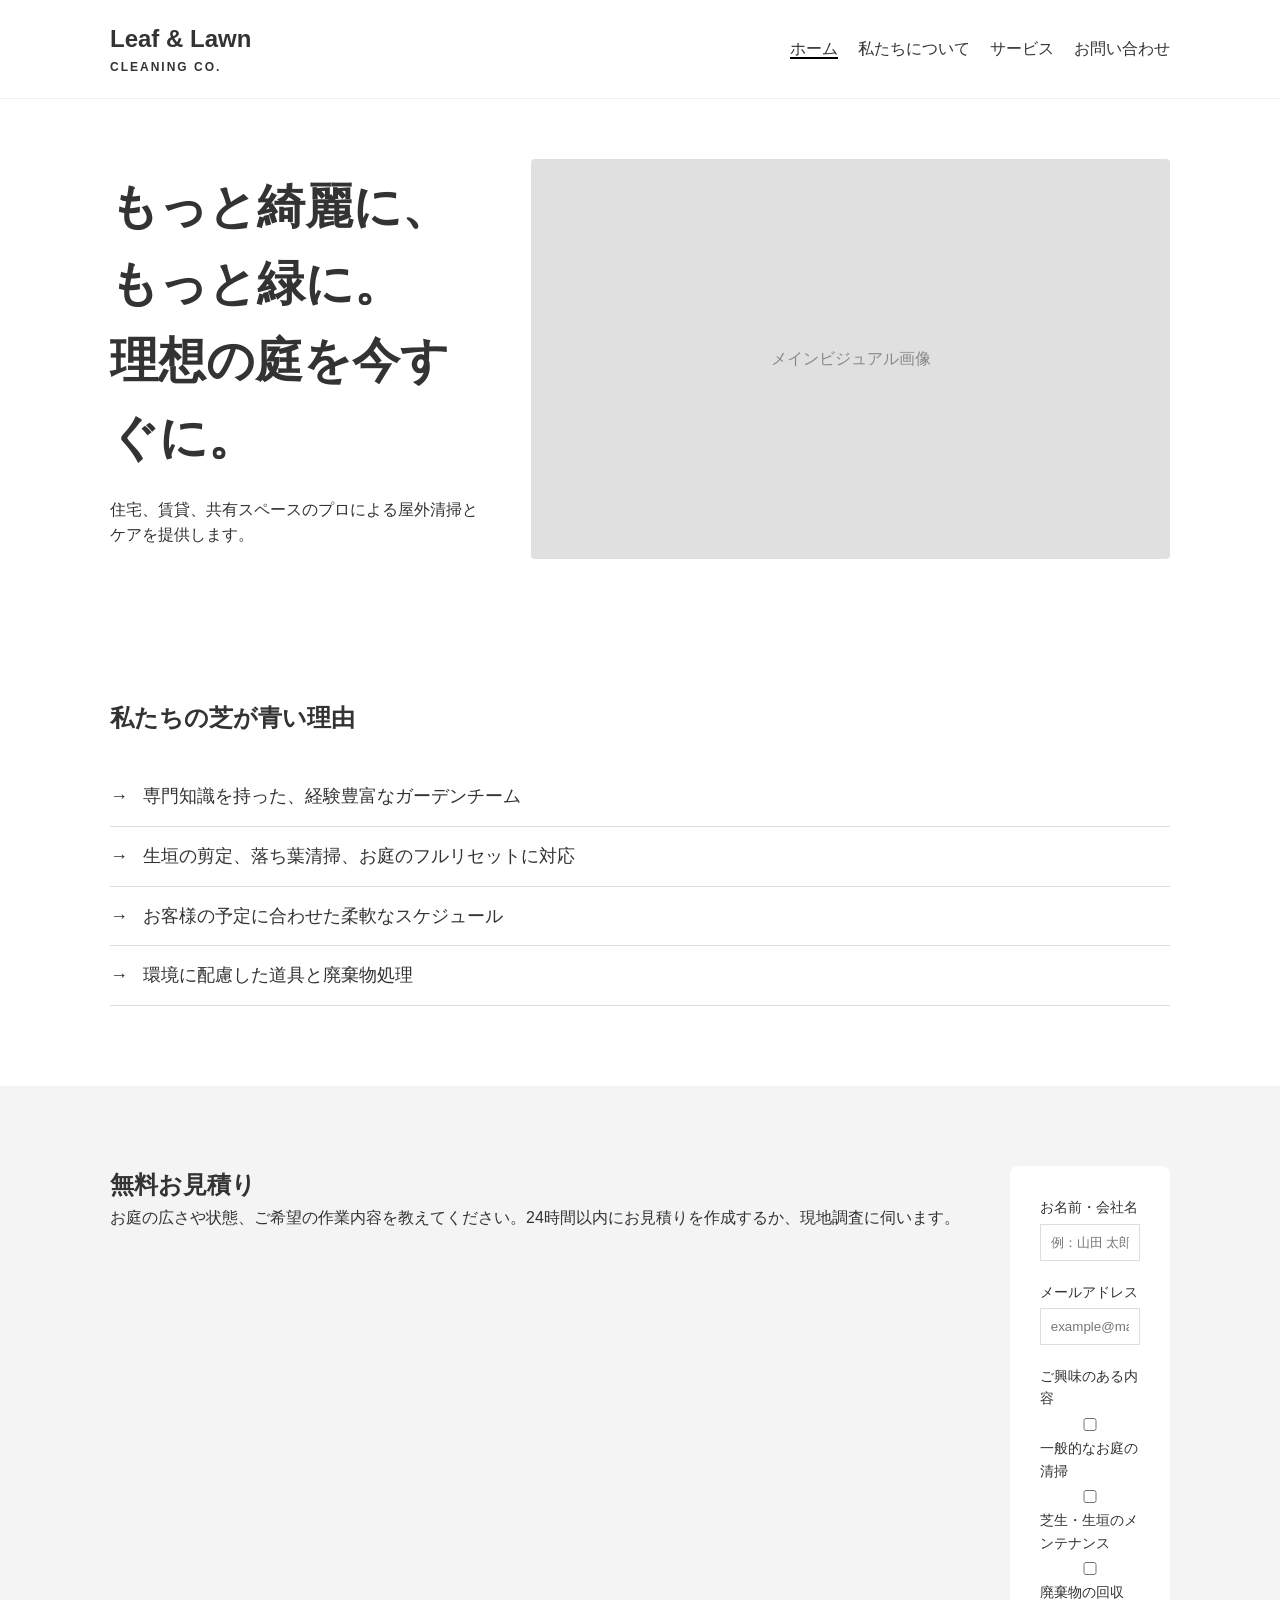
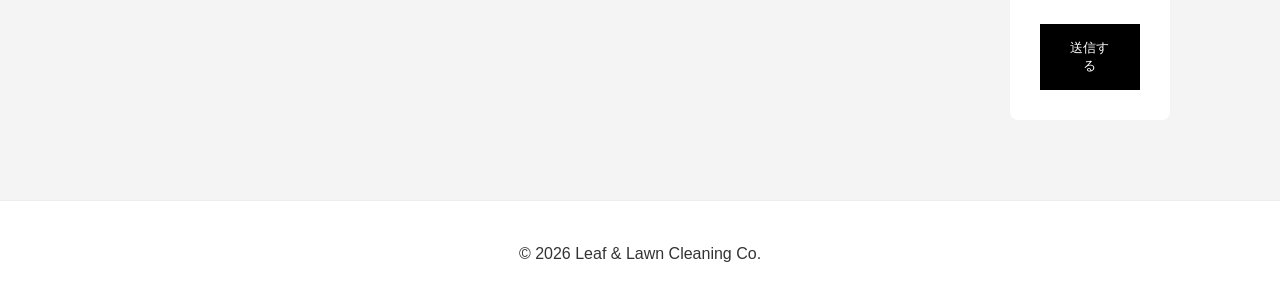
==== index.html @ e978f229 "css適用" ====
<!DOCTYPE html>
<html lang="ja">
<head>
    <meta charset="UTF-8">
    <meta name="viewport" content="width=device-width, initial-scale=1.0">
    <title>Leaf & Lawn | ホーム</title>
    <link rel="stylesheet" href="css/style.css">
</head>
<body>

    <header>
        <div class="container header-inner">
            <div class="logo">Leaf & Lawn <span>CLEANING CO.</span></div>
            <nav>
                <ul>
                    <li><a href="index.html" class="active">ホーム</a></li>
                    <li><a href="about.html">私たちについて</a></li>
                    <li><a href="works.html">サービス</a></li>
                    <li><a href="contact.html">お問い合わせ</a></li>
                </ul>
            </nav>
        </div>
    </header>

    <section class="hero">
        <div class="container hero-grid">
            <div class="hero-text">
                <h1>もっと綺麗に、もっと緑に。<br>理想の庭を今すぐに。</h1>
                <p>住宅、賃貸、共有スペースのプロによる屋外清掃とケアを提供します。</p>
            </div>
            <div class="image-placeholder hero-img">メインビジュアル画像</div>
        </div>
    </section>

    <section class="features section-padding">
        <div class="container">
            <h2>私たちの芝が青い理由</h2>
            <ul class="feature-list">
                <li>専門知識を持った、経験豊富なガーデンチーム</li>
                <li>生垣の剪定、落ち葉清掃、お庭のフルリセットに対応</li>
                <li>お客様の予定に合わせた柔軟なスケジュール</li>
                <li>環境に配慮した道具と廃棄物処理</li>
            </ul>
        </div>
    </section>

    <section class="quote-section section-padding bg-light">
        <div class="container quote-grid">
            <div class="quote-info">
                <h2>無料お見積り</h2>
                <p>お庭の広さや状態、ご希望の作業内容を教えてください。24時間以内にお見積りを作成するか、現地調査に伺います。</p>
            </div>
            <div class="quote-form">
                <form>
                    <div class="form-group">
                        <label>お名前・会社名</label>
                        <input type="text" placeholder="例：山田 太郎">
                    </div>
                    <div class="form-group">
                        <label>メールアドレス</label>
                        <input type="email" placeholder="example@mail.com">
                    </div>
                    <div class="form-group">
                        <label>ご興味のある内容</label>
                        <div class="checkbox-group">
                            <label><input type="checkbox"> 一般的なお庭の清掃</label>
                            <label><input type="checkbox"> 芝生・生垣のメンテナンス</label>
                            <label><input type="checkbox"> 廃棄物の回収</label>
                        </div>
                    </div>
                    <button type="submit" class="btn-black">送信する</button>
                </form>
            </div>
        </div>
    </section>

    <footer>
        <p>&copy; 2026 Leaf & Lawn Cleaning Co.</p>
    </footer>

</body>
</html>
---- css/style.css ----
/* --- 基本設定 --- */
* {
    margin: 0;
    padding: 0;
    box-sizing: border-box;
}

body {
    font-family: "Helvetica Neue", Arial, "Hiragino Kaku Gothic ProN", "Hiragino Sans", Meiryo, sans-serif;
    line-height: 1.6;
    color: #333;
    background-color: #fff;
}

.container {
    max-width: 1100px;
    margin: 0 auto;
    padding: 0 20px;
}

.section-padding {
    padding: 80px 0;
}

.bg-light {
    background-color: #f4f4f4;
}

/* --- ヘッダー --- */
header {
    border-bottom: 1px solid #eee;
    padding: 20px 0;
}

.header-inner {
    display: flex;
    justify-content: space-between;
    align-items: center;
}

.logo {
    font-size: 24px;
    font-weight: bold;
}

.logo span {
    font-size: 12px;
    display: block;
    letter-spacing: 2px;
}

nav ul {
    display: flex;
    list-style: none;
}

nav ul li {
    margin-left: 20px;
}

nav ul li a {
    text-decoration: none;
    color: #333;
    font-weight: 500;
}

nav ul li a.active {
    border-bottom: 2px solid #000;
}

/* --- メインビジュアル --- */
.hero {
    padding: 60px 0;
}

.hero-grid {
    display: flex;
    align-items: center;
    gap: 40px;
}

.hero-text h1 {
    font-size: 48px;
    margin-bottom: 20px;
}

/* --- 画像プレースホルダー --- */
.image-placeholder {
    background-color: #e0e0e0;
    color: #888;
    display: flex;
    align-items: center;
    justify-content: center;
    border-radius: 4px;
}

.hero-img { width: 100%; height: 400px; }
.wide-img { width: 100%; height: 300px; margin: 20px 0; }
.card-img { width: 100%; height: 200px; margin: 15px 0; }

/* --- リスト・カード --- */
.feature-list {
    list-style: none;
    margin-top: 30px;
}

.feature-list li {
    padding: 15px 0;
    border-bottom: 1px solid #ddd;
    font-size: 18px;
}

.feature-list li::before {
    content: "→";
    margin-right: 15px;
}

.service-grid {
    display: grid;
    grid-template-columns: repeat(auto-fit, minmax(240px, 1fr));
    gap: 30px;
}

.service-card h3 {
    border-bottom: 1px solid #333;
    padding-bottom: 10px;
}

/* --- フォーム --- */
.quote-grid {
    display: flex;
    gap: 50px;
}

.quote-form {
    background: #fff;
    padding: 30px;
    border-radius: 8px;
    flex: 1;
}

.form-group {
    margin-bottom: 20px;
}

.form-group label {
    display: block;
    margin-bottom: 5px;
    font-size: 14px;
}

.form-group input {
    width: 100%;
    padding: 10px;
    border: 1px solid #ddd;
}

.btn-black {
    background: #000;
    color: #fff;
    border: none;
    padding: 15px 30px;
    width: 100%;
    cursor: pointer;
}

/* --- フッター --- */
footer {
    text-align: center;
    padding: 40px 0;
    background: #fff;
    border-top: 1px solid #eee;
}

/* --- レスポンシブ対応 (スマホ用) --- */
@media (max-width: 768px) {
    .hero-grid, .quote-grid {
        flex-direction: column;
    }
    .header-inner {
        flex-direction: column;
    }
    nav ul {
        margin-top: 20px;
    }
}
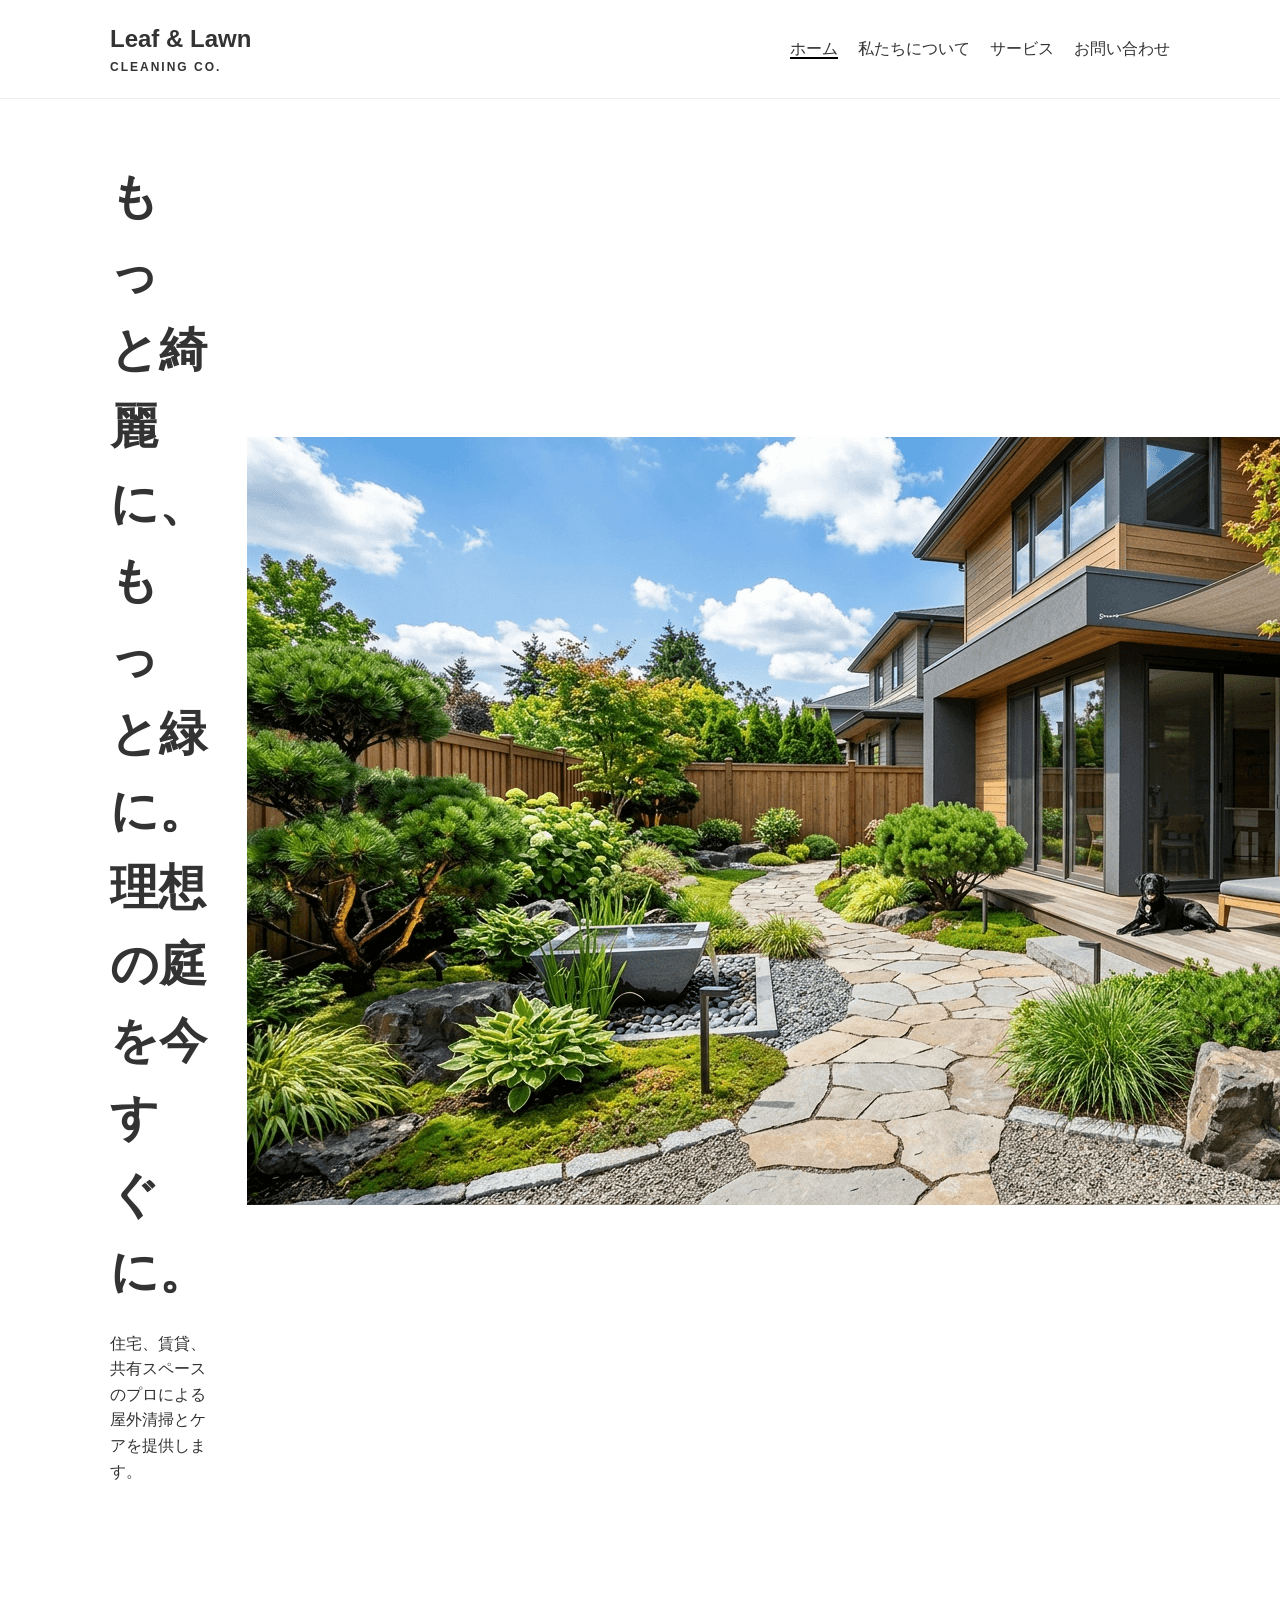
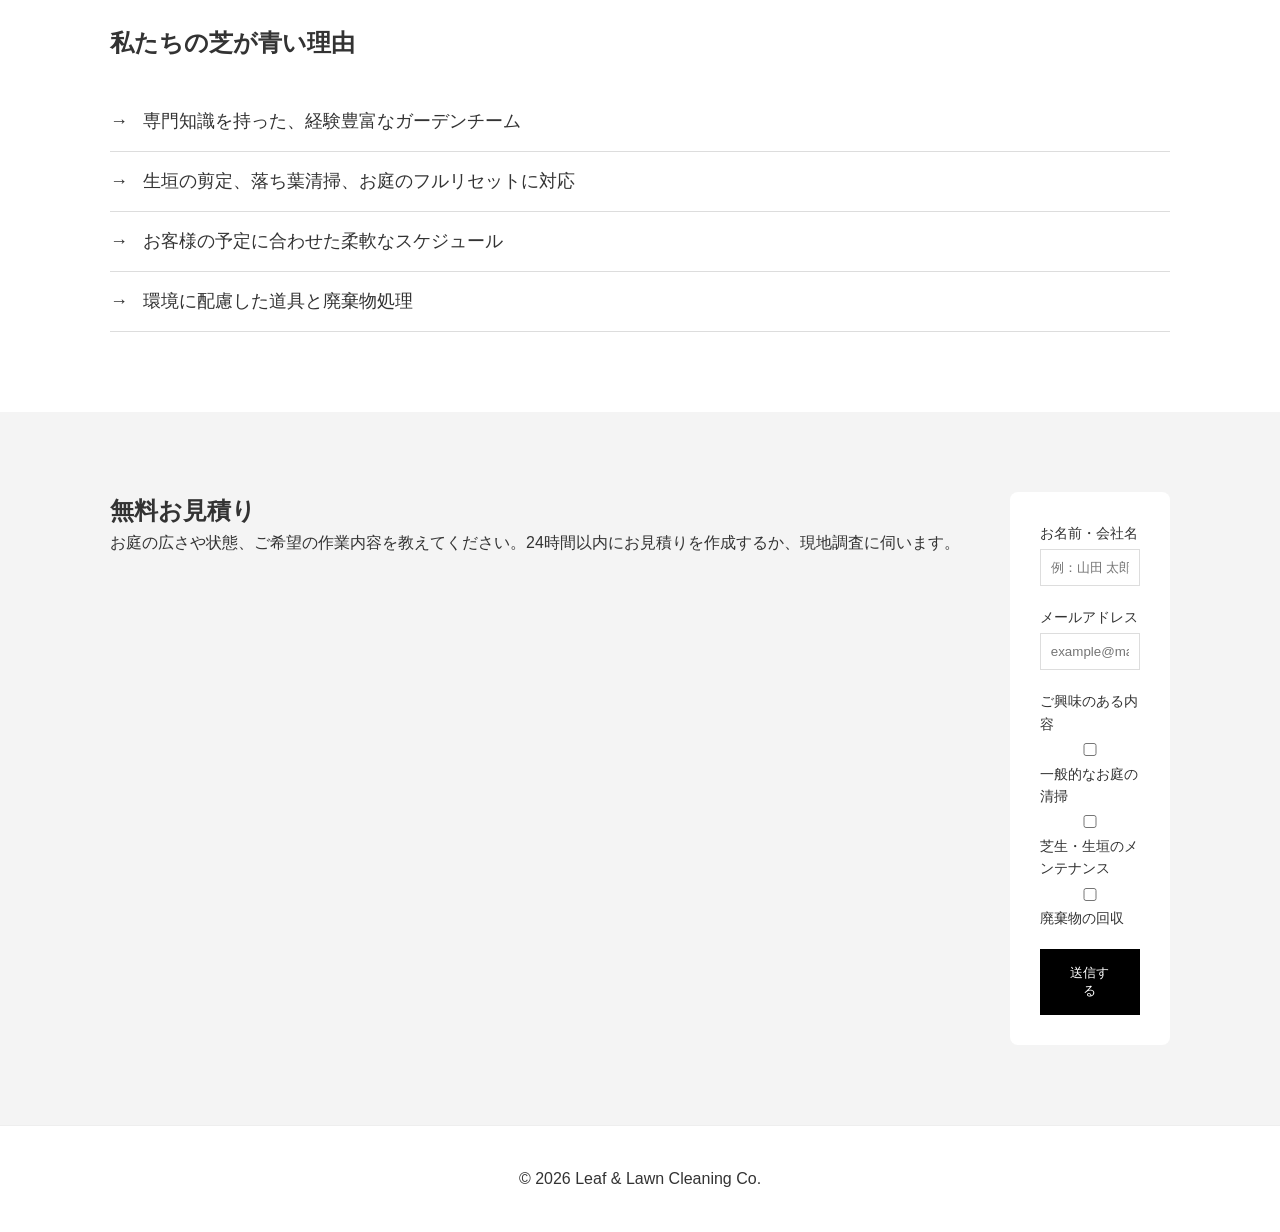
==== commit c84471f7: "画像挿入" ====
--- a/index.html
+++ b/index.html
@@ -28,7 +28,7 @@
                 <h1>もっと綺麗に、もっと緑に。<br>理想の庭を今すぐに。</h1>
                 <p>住宅、賃貸、共有スペースのプロによる屋外清掃とケアを提供します。</p>
             </div>
-            <div class="image-placeholder hero-img">メインビジュアル画像</div>
+            <img src="img/garden_01.png" alt="">
         </div>
     </section>
 
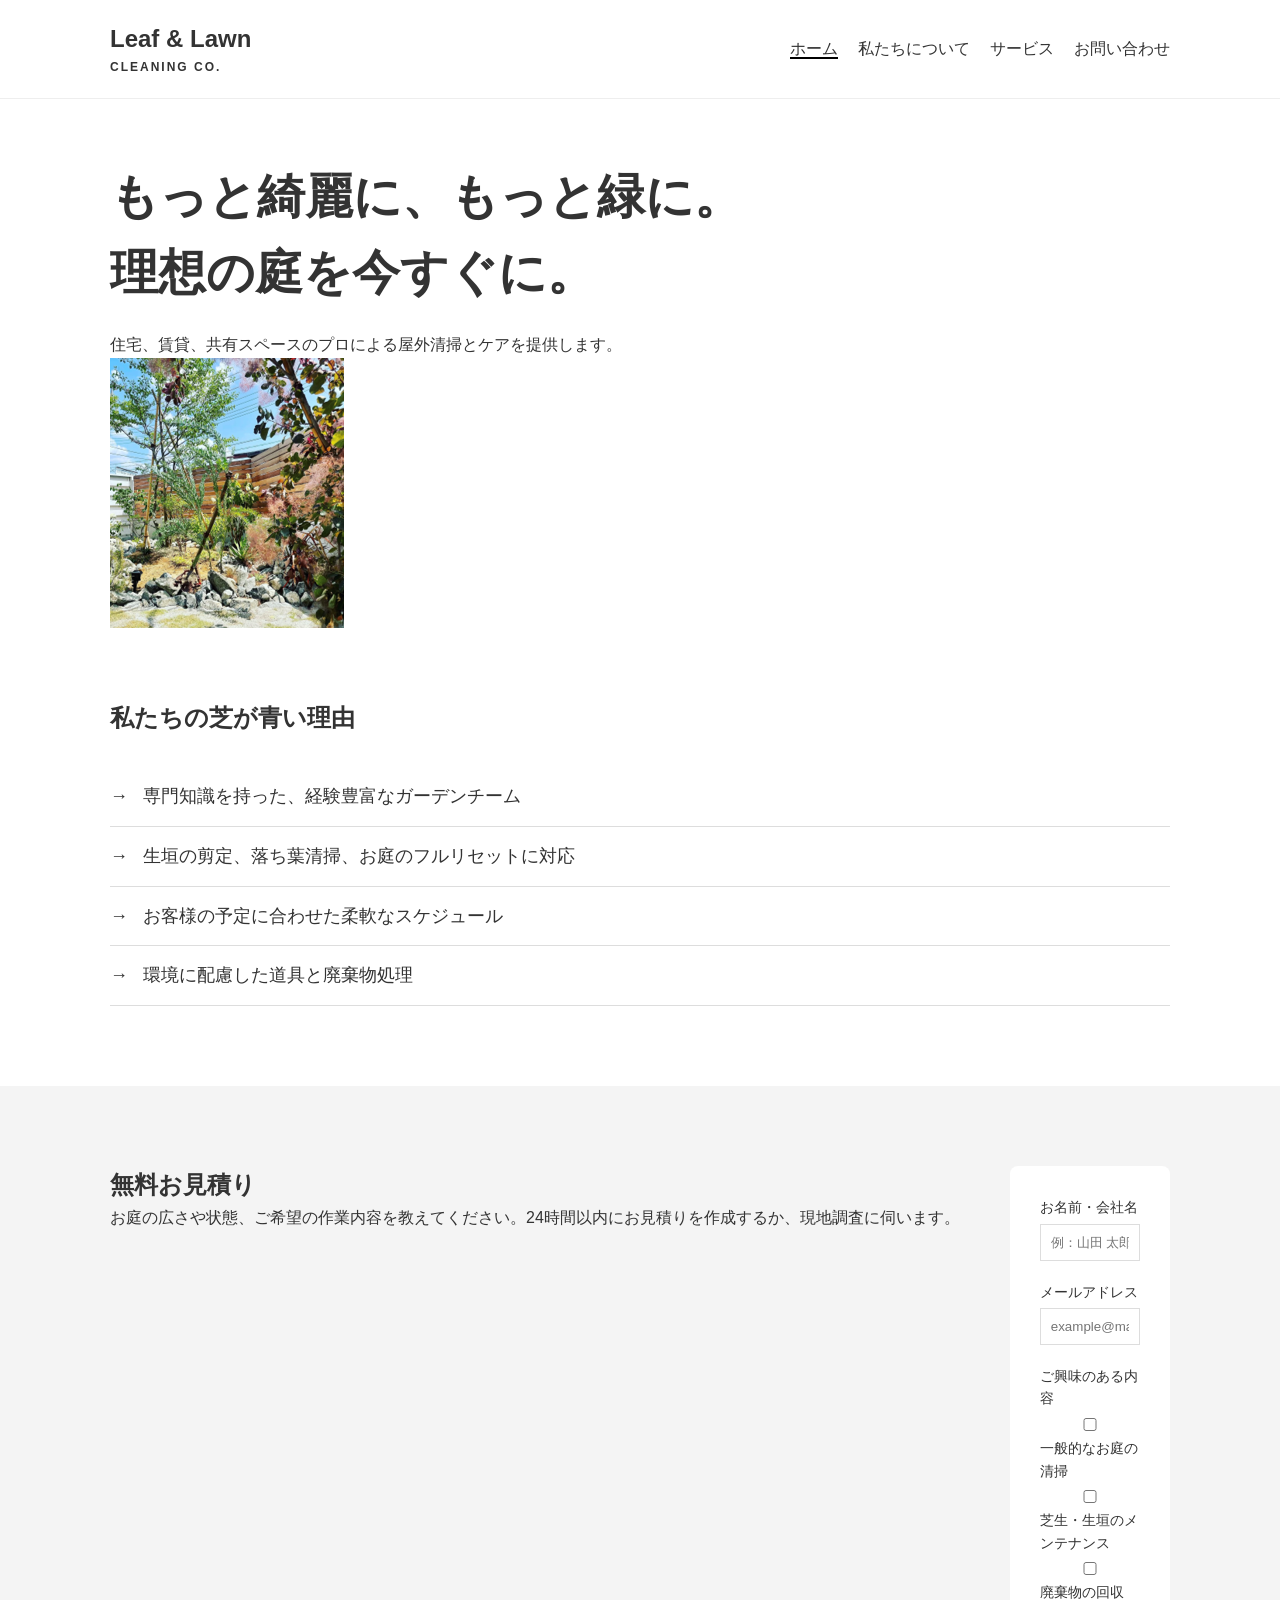
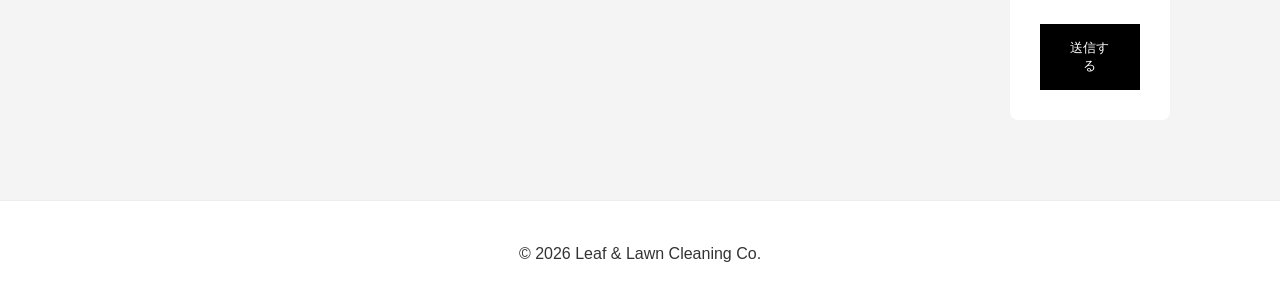
==== commit 8c11bc35: "画像追加" ====
--- a/index.html
+++ b/index.html
@@ -28,7 +28,7 @@
                 <h1>もっと綺麗に、もっと緑に。<br>理想の庭を今すぐに。</h1>
                 <p>住宅、賃貸、共有スペースのプロによる屋外清掃とケアを提供します。</p>
             </div>
-            <img src="img/garden_01.png" alt="">
+            <img src="img/00_img.png" alt="">
         </div>
     </section>
 
--- a/css/style.css
+++ b/css/style.css
@@ -74,10 +74,20 @@
 }
 
 .hero-grid {
+    width: 100%;
+    height: 400px;
+    object-fit: cover; /* 画像をアスペクト比を保ちつつ、枠に合わせてクロップして表示します */
+    border-radius: 4px; /* 角を丸くする設定は残します */
+}
+    /*---
+    .hero-gridのもともとの設定↓ 
+    
     display: flex;
     align-items: center;
     gap: 40px;
-}
+    
+    ---*/
+
 
 .hero-text h1 {
     font-size: 48px;
@@ -93,8 +103,12 @@
     justify-content: center;
     border-radius: 4px;
 }
-
-.hero-img { width: 100%; height: 400px; }
+.hero-img {
+    width: 100%;
+    height: 400px;
+    object-fit: cover; /* 画像をアスペクト比を保ちつつ、枠に合わせてクロップして表示します */
+    border-radius: 4px; /* 角を丸くする設定は残します */
+}
 .wide-img { width: 100%; height: 300px; margin: 20px 0; }
 .card-img { width: 100%; height: 200px; margin: 15px 0; }
 
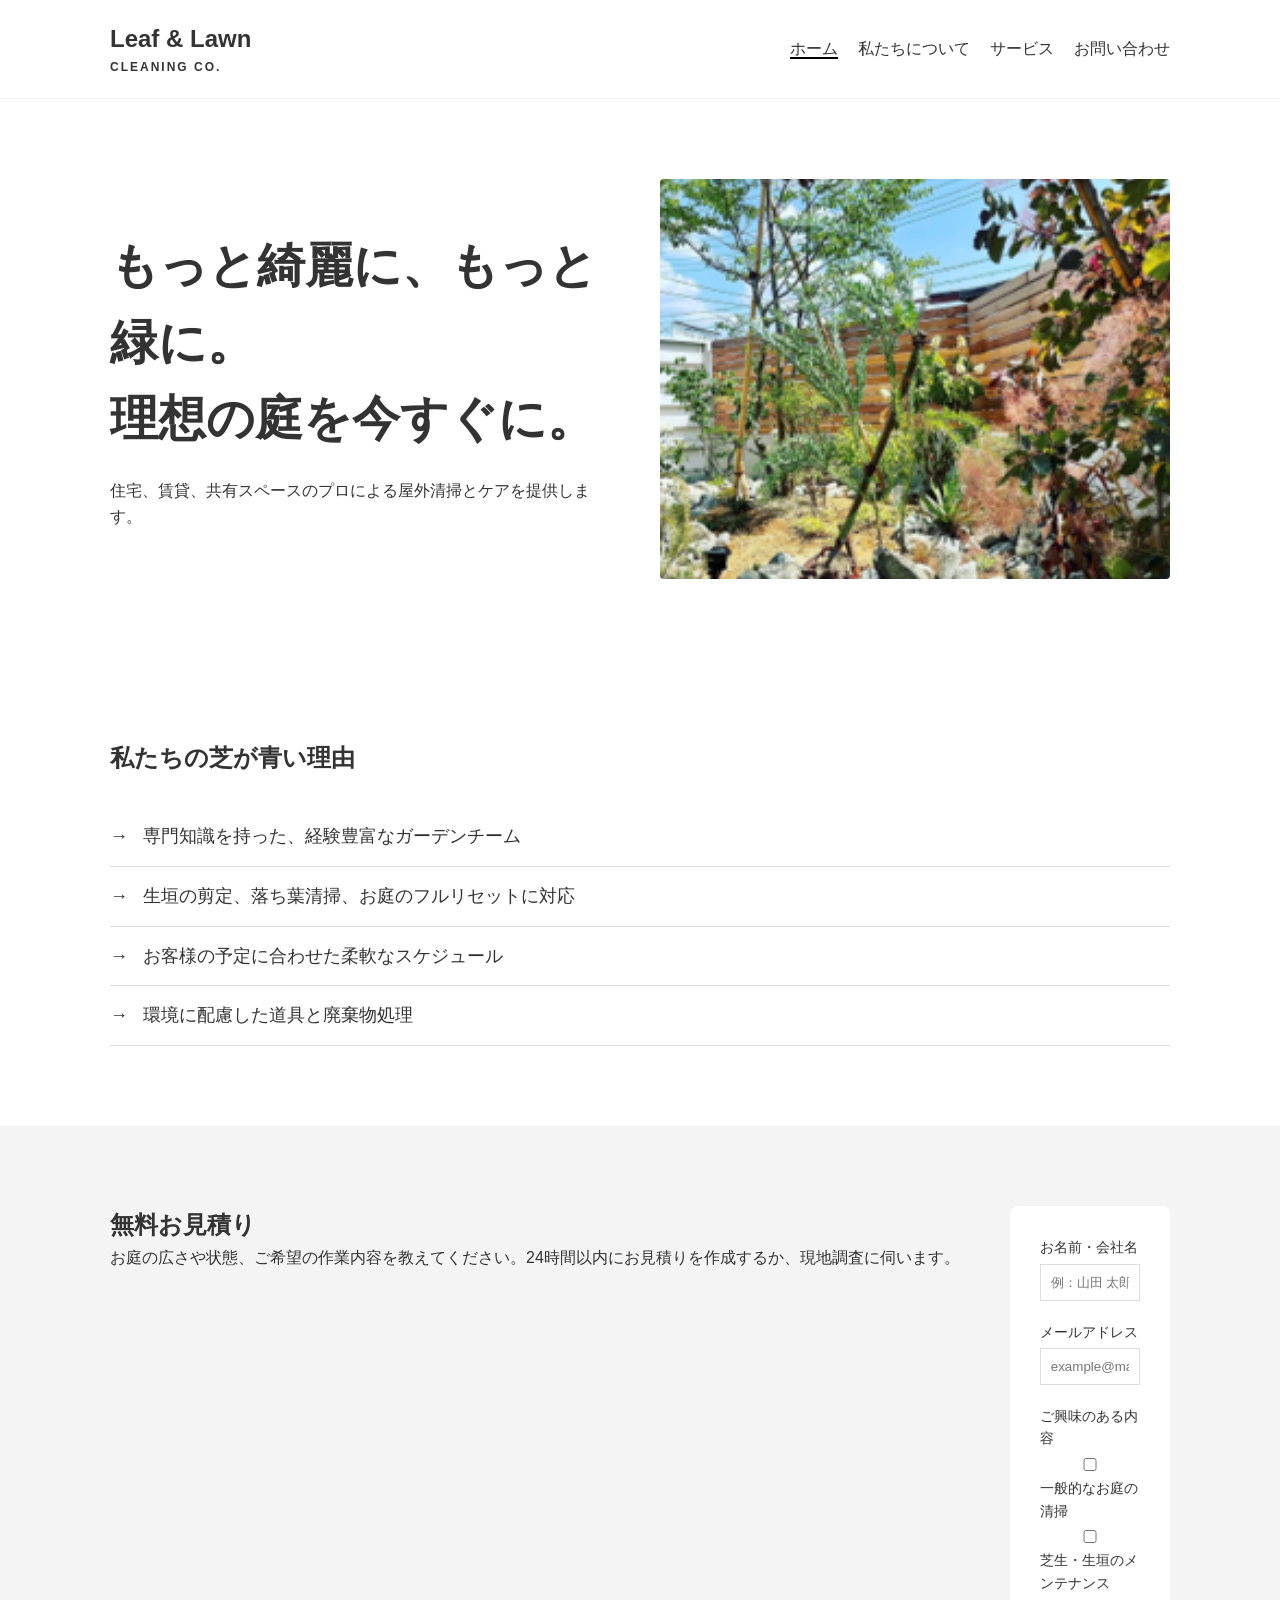
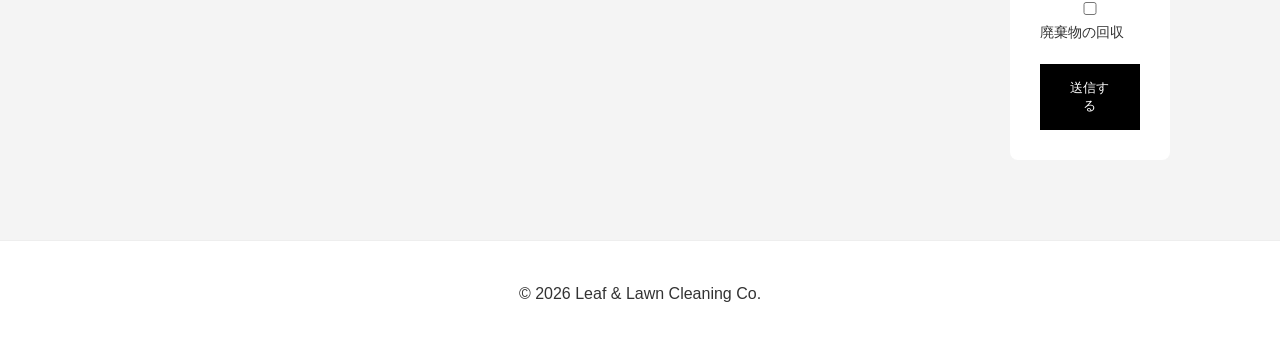
==== commit d0dea9f1: "heroimg修正" ====
--- a/index.html
+++ b/index.html
@@ -28,7 +28,7 @@
                 <h1>もっと綺麗に、もっと緑に。<br>理想の庭を今すぐに。</h1>
                 <p>住宅、賃貸、共有スペースのプロによる屋外清掃とケアを提供します。</p>
             </div>
-            <img src="img/00_img.png" alt="">
+            <img src="img/00_img.png" alt="" class="hero-img">
         </div>
     </section>
 
--- a/css/style.css
+++ b/css/style.css
@@ -73,21 +73,35 @@
     padding: 60px 0;
 }
 
+/* 1. 全体を並べるコンテナ（Flexbox） */
 .hero-grid {
-    width: 100%;
-    height: 400px;
-    object-fit: cover; /* 画像をアスペクト比を保ちつつ、枠に合わせてクロップして表示します */
-    border-radius: 4px; /* 角を丸くする設定は残します */
-}
-    /*---
-    .hero-gridのもともとの設定↓ 
-    
     display: flex;
     align-items: center;
     gap: 40px;
-    
+    padding: 20px;
+}
+
+/*---.hero-gridの前回の設定
+.hero-grid {
+    width: 100%;
+    height: 400px;
+    object-fit: cover;  画像をアスペクト比を保ちつつ、枠に合わせてクロップして表示します 
+    border-radius: 4px;  角を丸くする設定は残します 
+}
     ---*/
 
+/* 2. テキストと画像の幅を調整（左右50%ずつに分ける） */
+.hero-text, .hero-img {
+    flex: 1; /* 均等な幅にする */
+}
+
+/* 3. 画像のサイズを「コンテナに合わせる」 */
+.hero-img {
+    width: 100%;       /* 親要素(hero-grid)の幅いっぱい */
+    height: 350px;     /* 高さを固定（好みに合わせて調整） */
+    object-fit: cover; /* これで画像が枠内で綺麗に切り抜かれます */
+    border-radius: 8px;/* 角を少し丸くすると今風です */
+}
 
 .hero-text h1 {
     font-size: 48px;
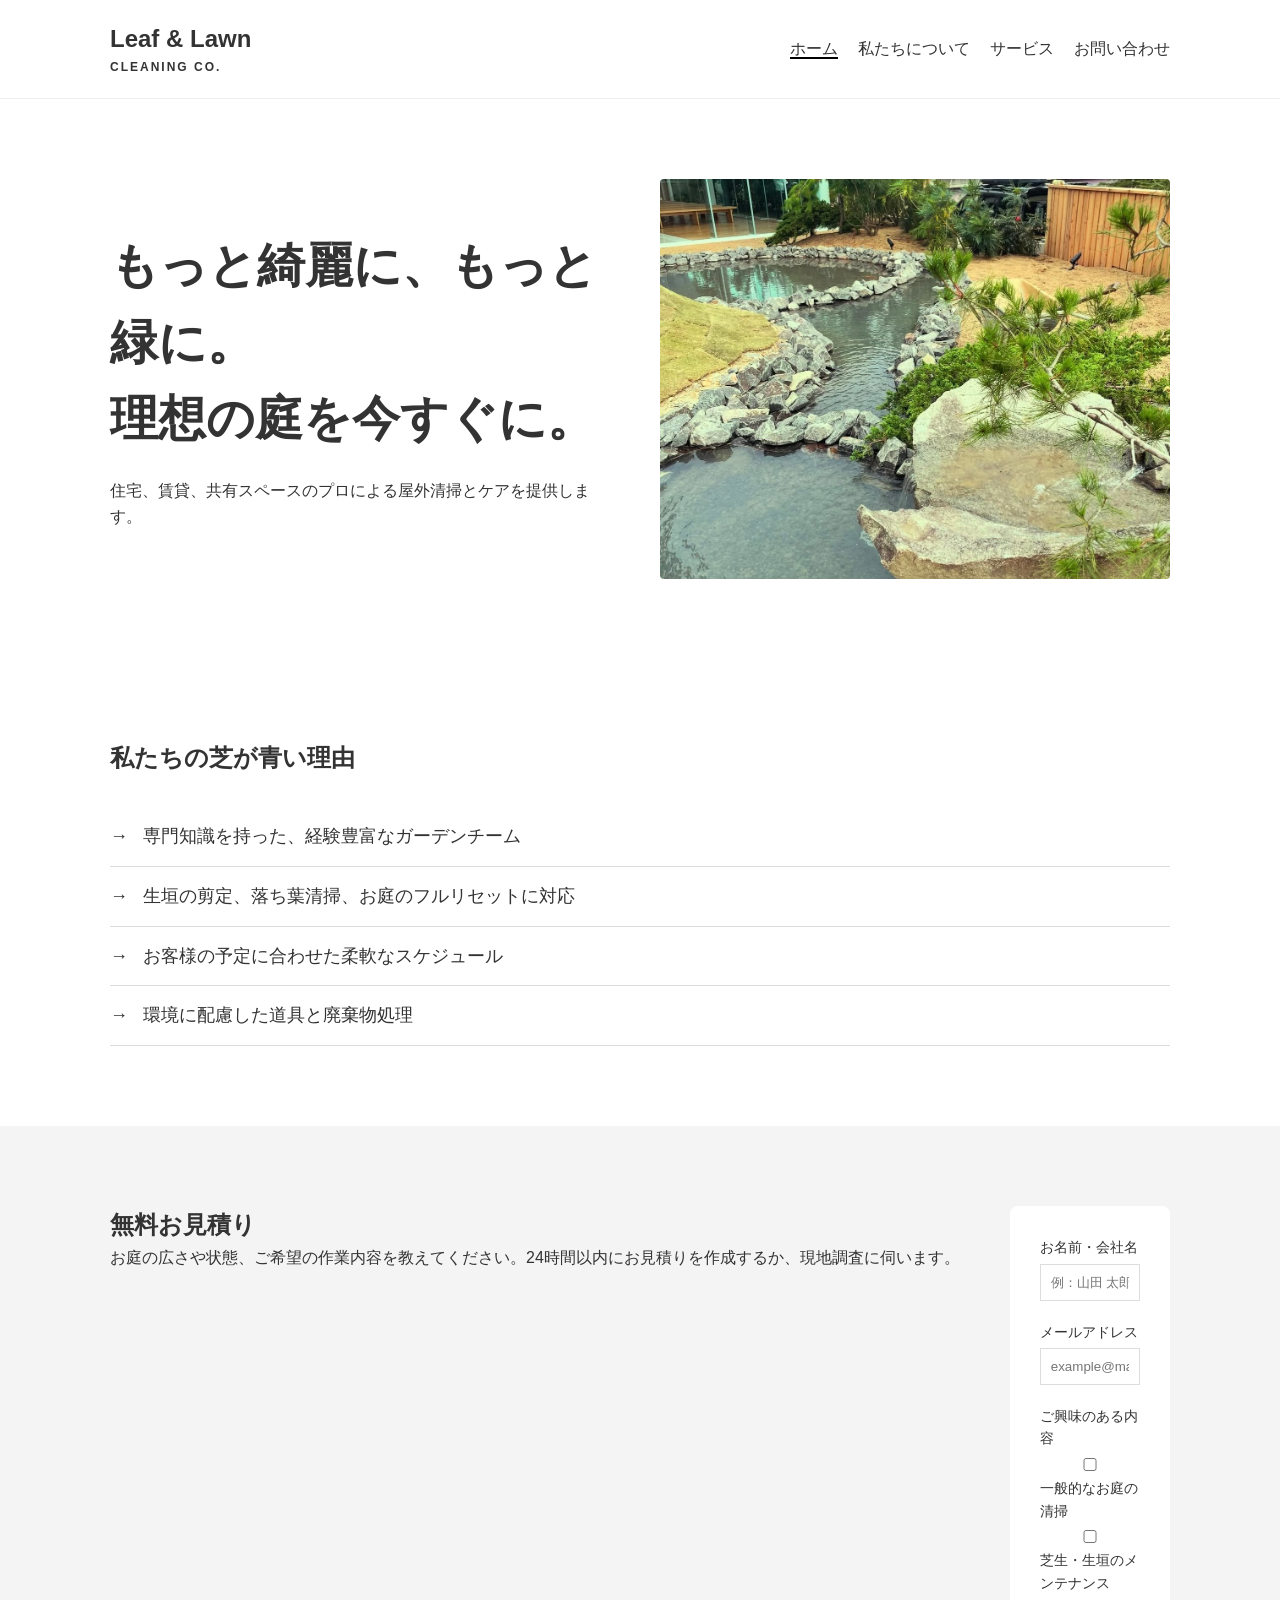
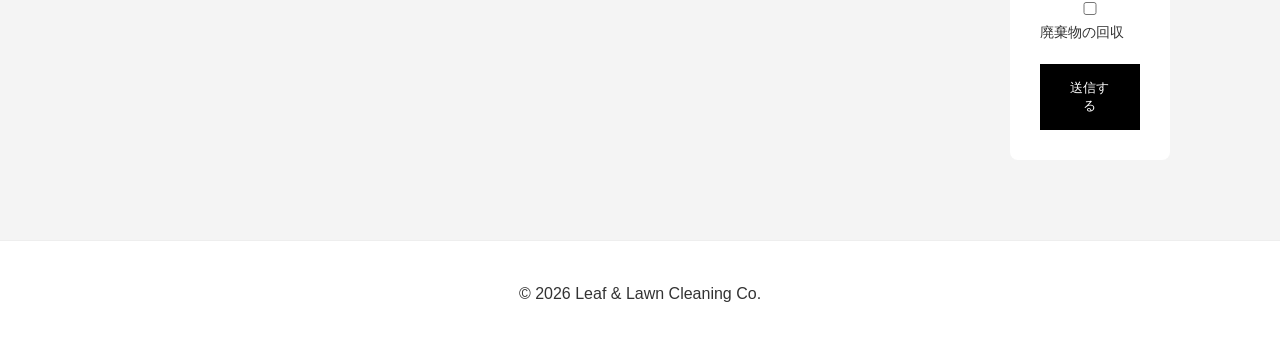
==== commit 16e77464: "画像追加" ====
--- a/index.html
+++ b/index.html
@@ -28,7 +28,7 @@
                 <h1>もっと綺麗に、もっと緑に。<br>理想の庭を今すぐに。</h1>
                 <p>住宅、賃貸、共有スペースのプロによる屋外清掃とケアを提供します。</p>
             </div>
-            <img src="img/00_img.png" alt="" class="hero-img">
+            <img src="img/06_main.jpg" alt="" class="hero-img">
         </div>
     </section>
 
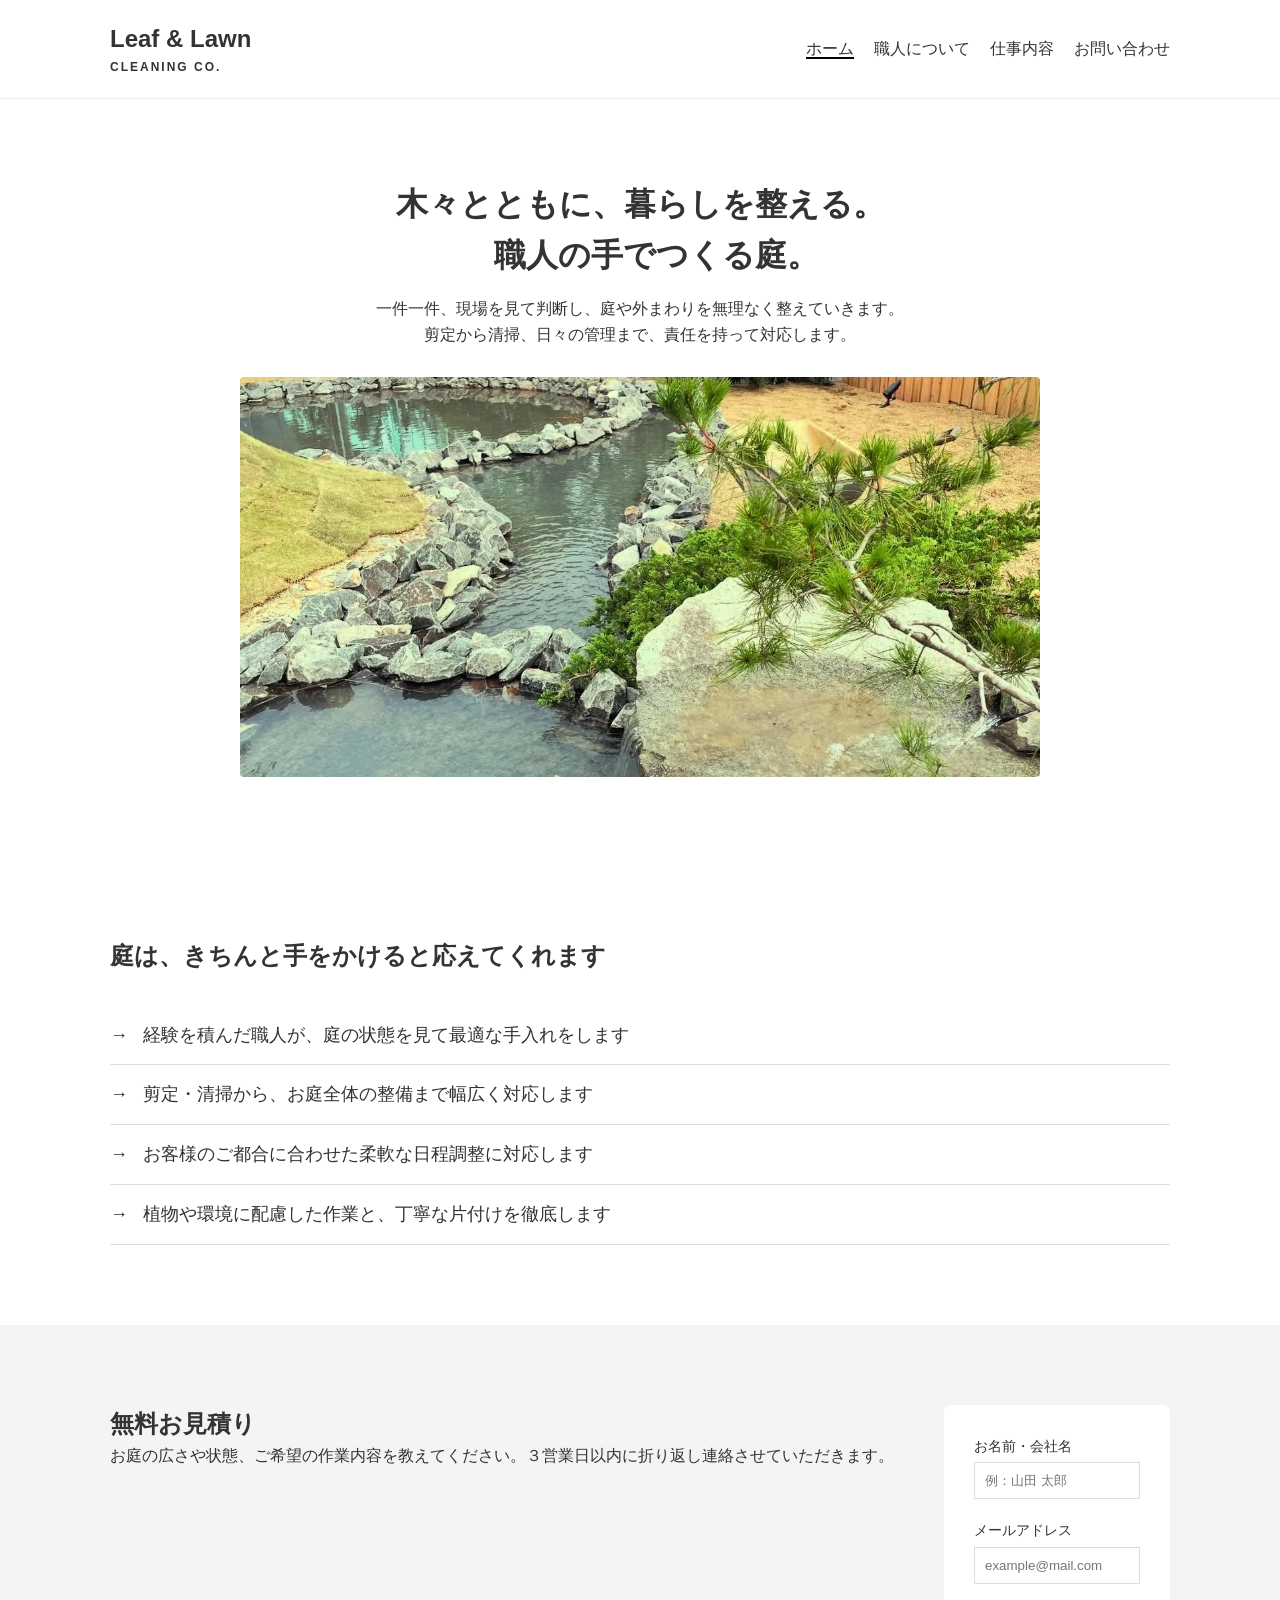
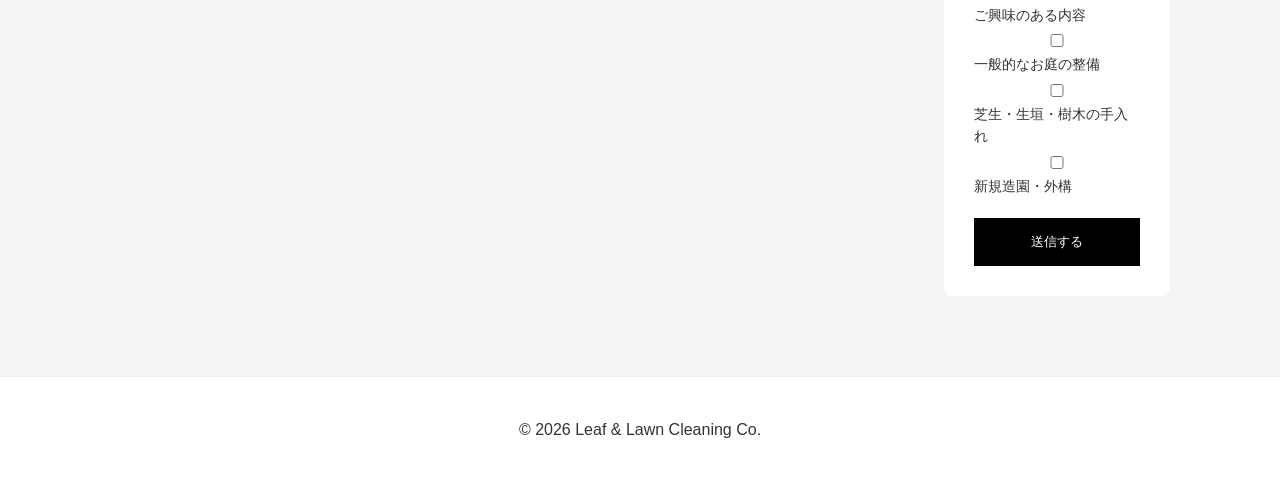
==== commit 31a58af3: "LP文言修正" ====
--- a/index.html
+++ b/index.html
@@ -14,8 +14,8 @@
             <nav>
                 <ul>
                     <li><a href="index.html" class="active">ホーム</a></li>
-                    <li><a href="about.html">私たちについて</a></li>
-                    <li><a href="works.html">サービス</a></li>
+                    <li><a href="about.html">職人について</a></li>
+                    <li><a href="works.html">仕事内容</a></li>
                     <li><a href="contact.html">お問い合わせ</a></li>
                 </ul>
             </nav>
@@ -25,8 +25,9 @@
     <section class="hero">
         <div class="container hero-grid">
             <div class="hero-text">
-                <h1>もっと綺麗に、もっと緑に。<br>理想の庭を今すぐに。</h1>
-                <p>住宅、賃貸、共有スペースのプロによる屋外清掃とケアを提供します。</p>
+                <h1>木々とともに、暮らしを整える。<br>　職人の手でつくる庭。</h1>
+                <p>一件一件、現場を見て判断し、庭や外まわりを無理なく整えていきます。<br>
+                    剪定から清掃、日々の管理まで、責任を持って対応します。</p>
             </div>
             <img src="img/06_main.jpg" alt="" class="hero-img">
         </div>
@@ -34,13 +35,13 @@
 
     <section class="features section-padding">
         <div class="container">
-            <h2>私たちの芝が青い理由</h2>
-            <ul class="feature-list">
-                <li>専門知識を持った、経験豊富なガーデンチーム</li>
-                <li>生垣の剪定、落ち葉清掃、お庭のフルリセットに対応</li>
-                <li>お客様の予定に合わせた柔軟なスケジュール</li>
-                <li>環境に配慮した道具と廃棄物処理</li>
-            </ul>
+            <h2>庭は、きちんと手をかけると応えてくれます</h2>
+                <ul class="feature-list">
+                    <li>経験を積んだ職人が、庭の状態を見て最適な手入れをします</li>
+                    <li>剪定・清掃から、お庭全体の整備まで幅広く対応します</li>
+                    <li>お客様のご都合に合わせた柔軟な日程調整に対応します</li>
+                    <li>植物や環境に配慮した作業と、丁寧な片付けを徹底します</li>
+                </ul>            
         </div>
     </section>
 
@@ -48,7 +49,7 @@
         <div class="container quote-grid">
             <div class="quote-info">
                 <h2>無料お見積り</h2>
-                <p>お庭の広さや状態、ご希望の作業内容を教えてください。24時間以内にお見積りを作成するか、現地調査に伺います。</p>
+                <p>お庭の広さや状態、ご希望の作業内容を教えてください。３営業日以内に折り返し連絡させていただきます。</p>
             </div>
             <div class="quote-form">
                 <form>
@@ -63,9 +64,9 @@
                     <div class="form-group">
                         <label>ご興味のある内容</label>
                         <div class="checkbox-group">
-                            <label><input type="checkbox"> 一般的なお庭の清掃</label>
-                            <label><input type="checkbox"> 芝生・生垣のメンテナンス</label>
-                            <label><input type="checkbox"> 廃棄物の回収</label>
+                            <label><input type="checkbox"> 一般的なお庭の整備</label>
+                            <label><input type="checkbox"> 芝生・生垣・樹木の手入れ</label>
+                            <label><input type="checkbox"> 新規造園・外構</label>
                         </div>
                     </div>
                     <button type="submit" class="btn-black">送信する</button>
--- a/css/style.css
+++ b/css/style.css
@@ -73,39 +73,34 @@
     padding: 60px 0;
 }
 
-/* 1. 全体を並べるコンテナ（Flexbox） */
+/* 1. 全体を縦並びにする設定 */
 .hero-grid {
     display: flex;
-    align-items: center;
-    gap: 40px;
+    flex-direction: column; /* 要素を縦に積み上げる */
+    align-items: center;    /* 要素を中央に寄せる */
+    text-align: center;     /* テキストも中央寄せ */
+    gap: 30px;              /* 要素同士の隙間 */
     padding: 20px;
 }
 
-/*---.hero-gridの前回の設定
-.hero-grid {
-    width: 100%;
-    height: 400px;
-    object-fit: cover;  画像をアスペクト比を保ちつつ、枠に合わせてクロップして表示します 
-    border-radius: 4px;  角を丸くする設定は残します 
-}
-    ---*/
-
-/* 2. テキストと画像の幅を調整（左右50%ずつに分ける） */
+/* 2. 画像とテキストを全幅にする */
 .hero-text, .hero-img {
-    flex: 1; /* 均等な幅にする */
-}
-
-/* 3. 画像のサイズを「コンテナに合わせる」 */
+    width: 100%;            /* 横幅を100%にする */
+    max-width: 800px;       /* ただし広がりすぎないように制限 */
+}
+
+/* 3. 画像のサイズ調整 */
 .hero-img {
-    width: 100%;       /* 親要素(hero-grid)の幅いっぱい */
-    height: 350px;     /* 高さを固定（好みに合わせて調整） */
-    object-fit: cover; /* これで画像が枠内で綺麗に切り抜かれます */
-    border-radius: 8px;/* 角を少し丸くすると今風です */
-}
-
+    height: auto;           /* 高さを固定せず、縦横比を保つ */
+    max-height: 500px;      /* 大きくなりすぎないように制限 */
+    object-fit: cover;
+    border-radius: 8px;
+}
+
+/* 4. h1の見出し調整 */
 .hero-text h1 {
-    font-size: 48px;
-    margin-bottom: 20px;
+    font-size: 2rem;        /* 少し小さくして1行に収まりやすくする */
+    margin-bottom: 15px;
 }
 
 /* --- 画像プレースホルダー --- */
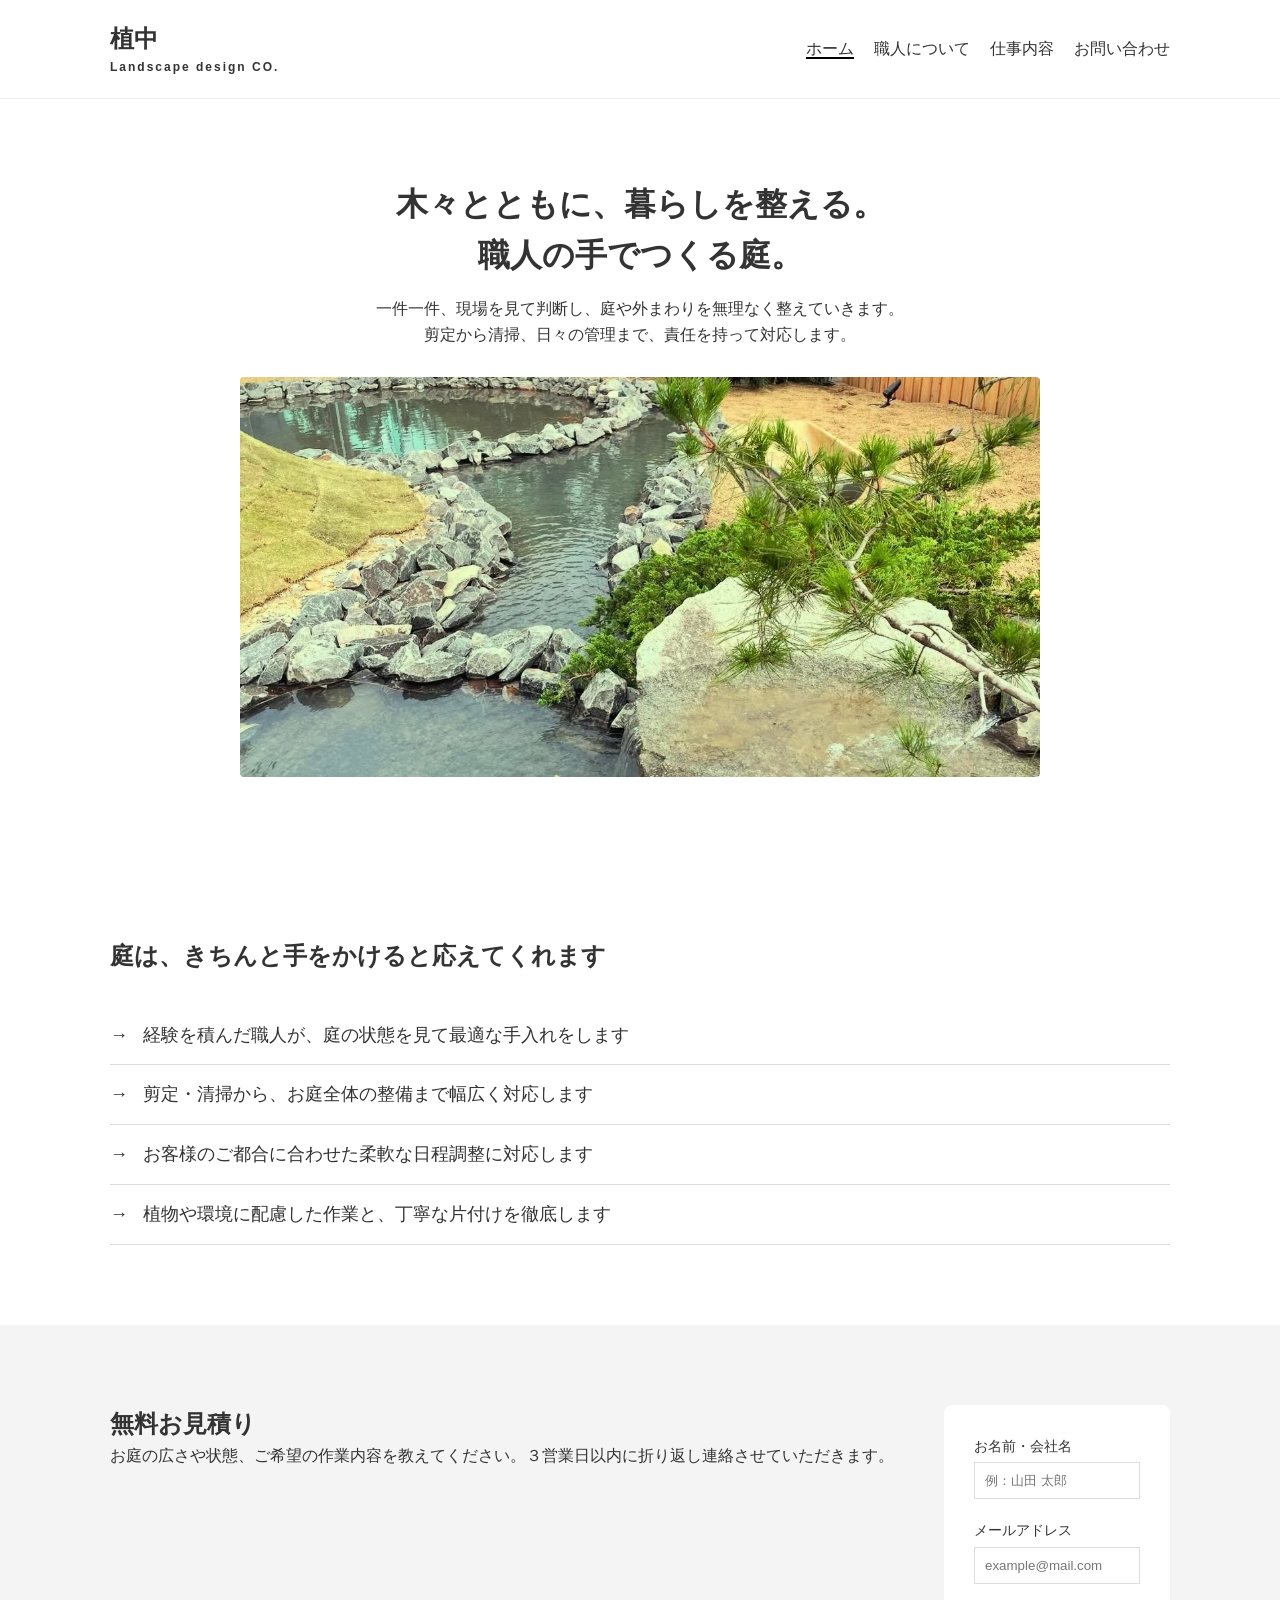
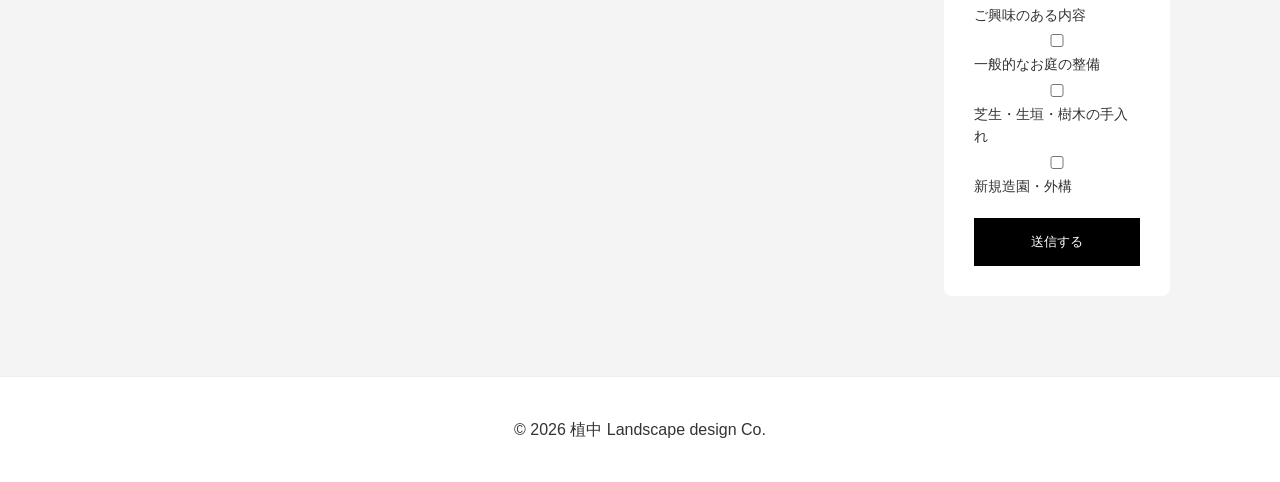
==== commit 56149e9a: "文言修正" ====
--- a/index.html
+++ b/index.html
@@ -3,14 +3,14 @@
 <head>
     <meta charset="UTF-8">
     <meta name="viewport" content="width=device-width, initial-scale=1.0">
-    <title>Leaf & Lawn | ホーム</title>
+    <title>植中 | ホーム</title>
     <link rel="stylesheet" href="css/style.css">
 </head>
 <body>
 
     <header>
         <div class="container header-inner">
-            <div class="logo">Leaf & Lawn <span>CLEANING CO.</span></div>
+            <div class="logo">植中 <span>Landscape design CO.</span></div>
             <nav>
                 <ul>
                     <li><a href="index.html" class="active">ホーム</a></li>
@@ -25,7 +25,7 @@
     <section class="hero">
         <div class="container hero-grid">
             <div class="hero-text">
-                <h1>木々とともに、暮らしを整える。<br>　職人の手でつくる庭。</h1>
+                <h1>木々とともに、暮らしを整える。<br>職人の手でつくる庭。</h1>
                 <p>一件一件、現場を見て判断し、庭や外まわりを無理なく整えていきます。<br>
                     剪定から清掃、日々の管理まで、責任を持って対応します。</p>
             </div>
@@ -76,7 +76,7 @@
     </section>
 
     <footer>
-        <p>&copy; 2026 Leaf & Lawn Cleaning Co.</p>
+        <p>&copy; 2026 植中 Landscape design Co.</p>
     </footer>
 
 </body>
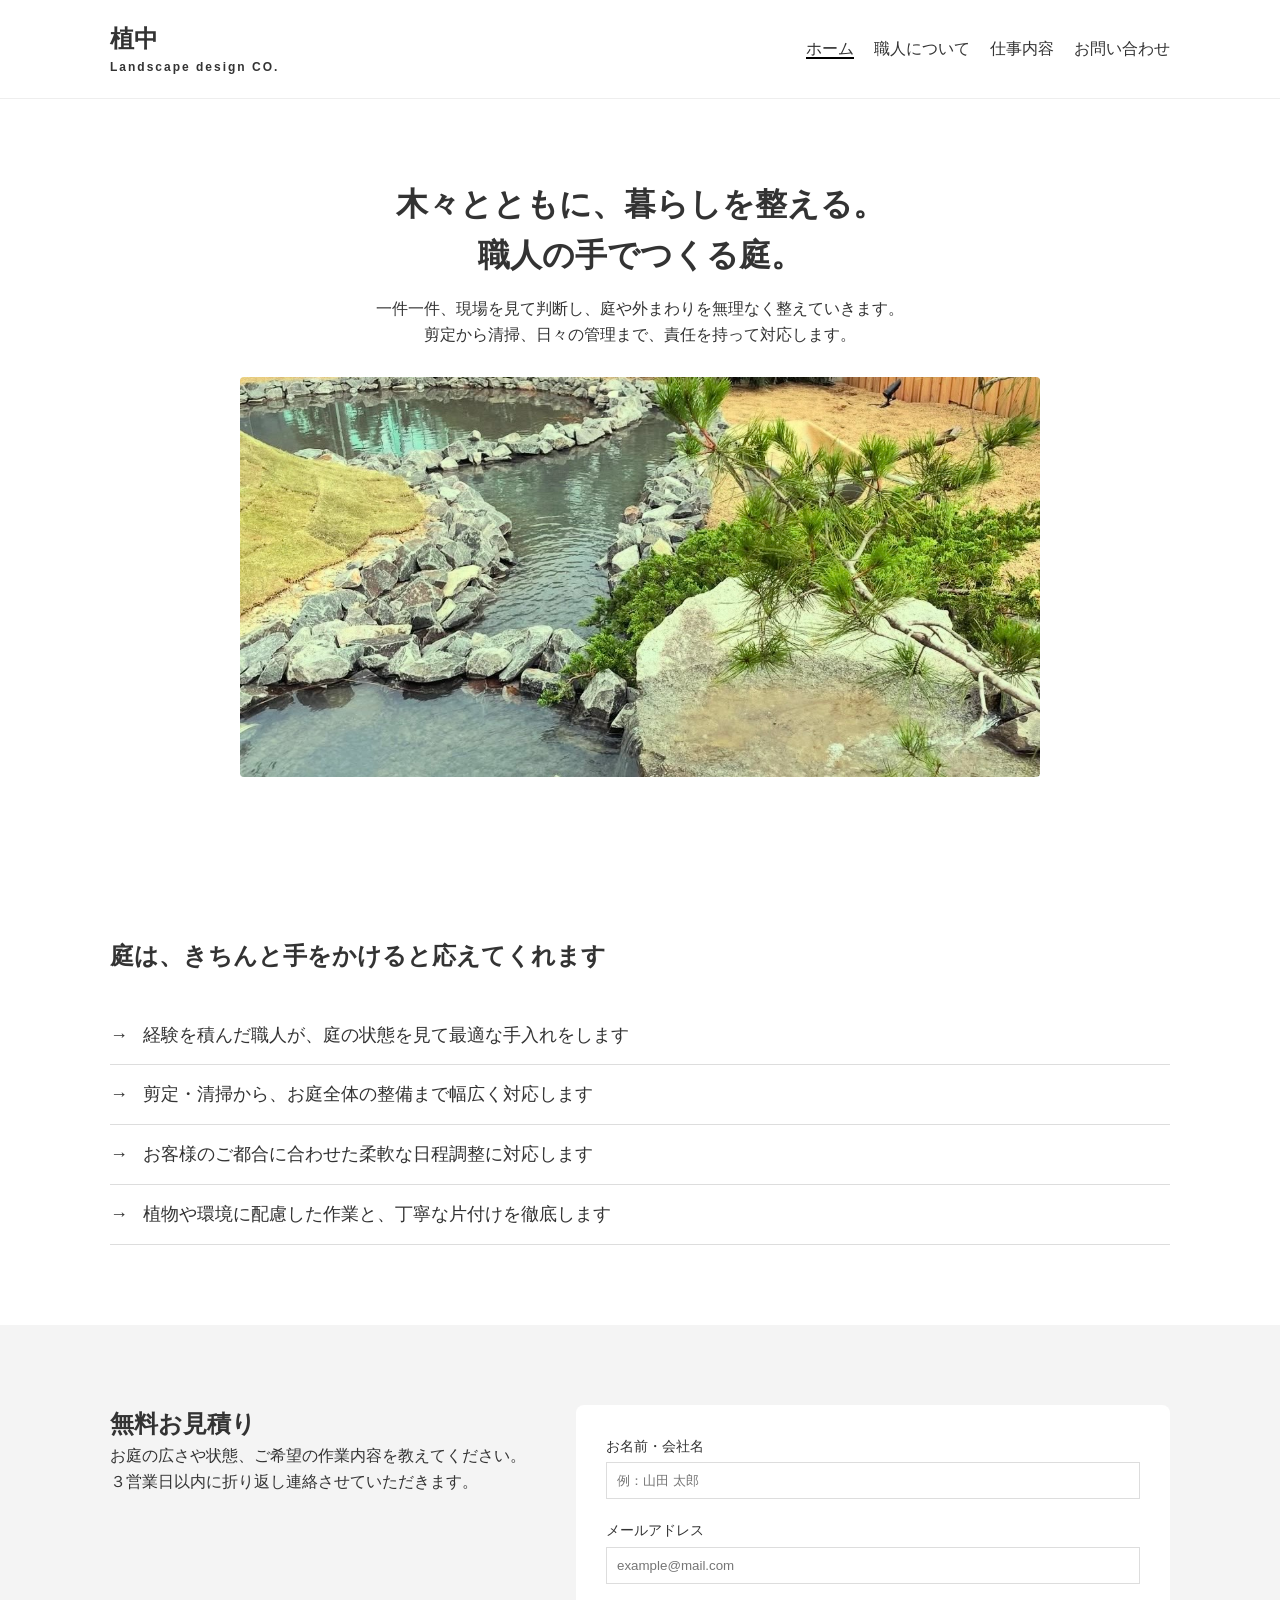
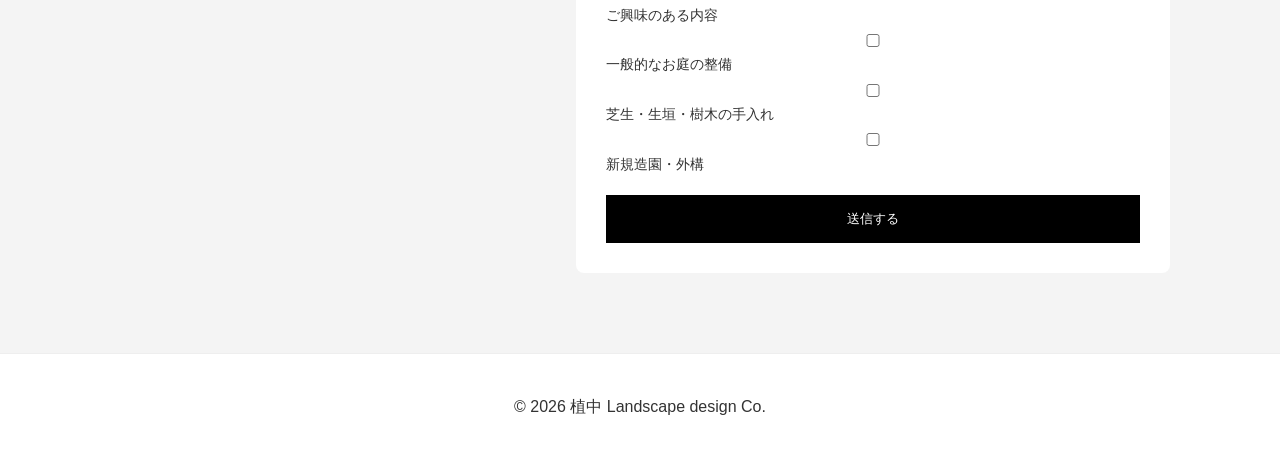
==== commit 14745c02: "文言の修正" ====
--- a/index.html
+++ b/index.html
@@ -49,7 +49,8 @@
         <div class="container quote-grid">
             <div class="quote-info">
                 <h2>無料お見積り</h2>
-                <p>お庭の広さや状態、ご希望の作業内容を教えてください。３営業日以内に折り返し連絡させていただきます。</p>
+                <p>お庭の広さや状態、ご希望の作業内容を教えてください。<br>
+                    ３営業日以内に折り返し連絡させていただきます。</p>
             </div>
             <div class="quote-form">
                 <form>
